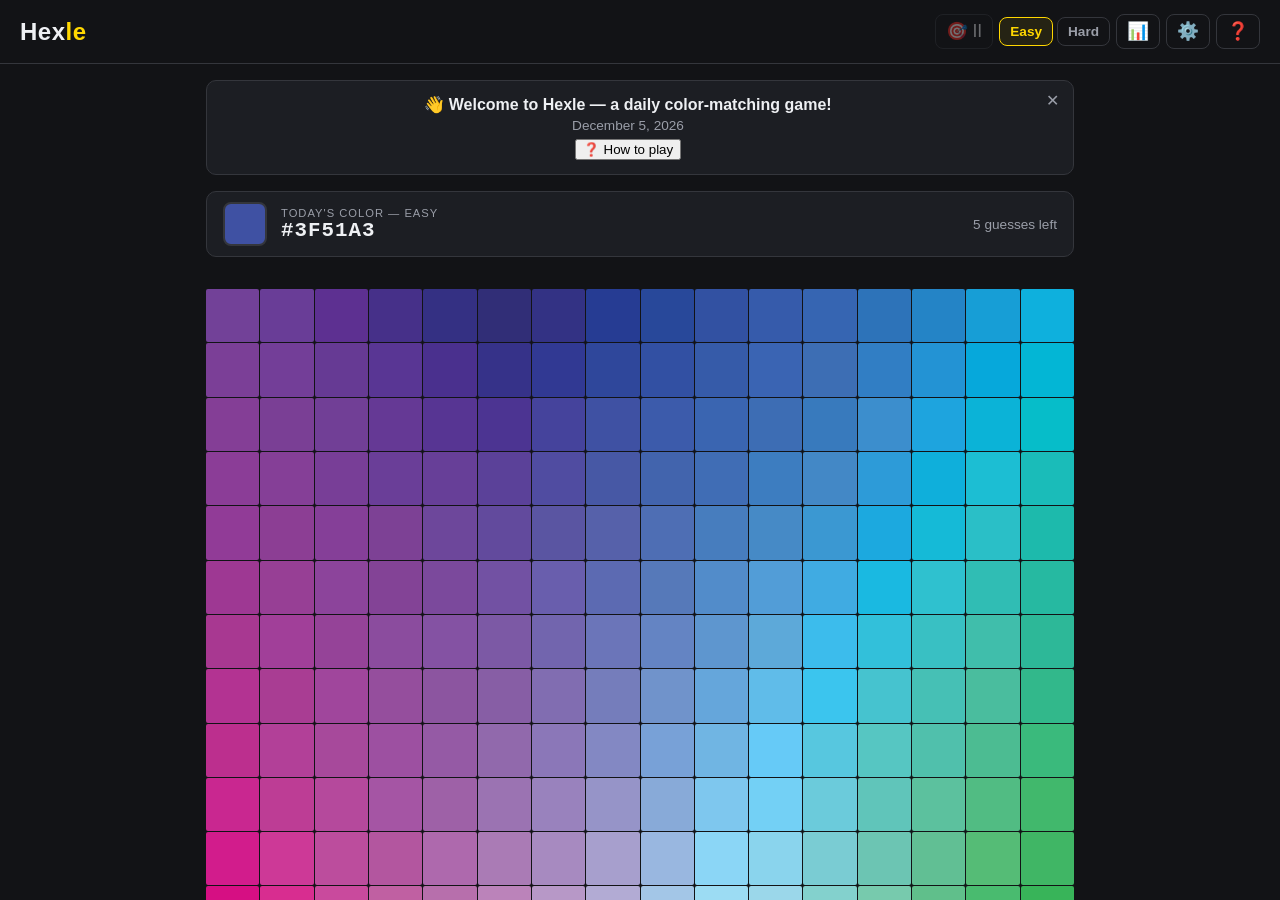
==== index.html @ a35e6f1d "Add welcome banner (new + returning players), new-best-streak glow, tip link scaffold - New-player b" ====
<!DOCTYPE html>
<html lang="en">
<head>
<meta charset="UTF-8">
<meta name="viewport" content="width=device-width, initial-scale=1.0">
<title>Hexle</title>
<link rel="icon" type="image/svg+xml" href="favicon.svg">
<link rel="icon" type="image/png" sizes="32x32" href="favicon-32.png">
<link rel="icon" type="image/png" sizes="16x16" href="favicon-16.png">
<link rel="apple-touch-icon" href="apple-touch-icon.png">
<link rel="stylesheet" href="style.css">
<!-- Cloudflare Web Analytics --><script type='module' src='https://static.cloudflareinsights.com/beacon.min.js' data-cf-beacon='{"token": "f6941b6179d745a7a39e403154f3e8da"}'></script><!-- End Cloudflare Web Analytics -->
</head>
<body>
<div class="app-shell">
<header class="topbar">
  <h1>Hex<span class="accent">le</span></h1>
  <div class="topbar-actions">
    <button id="practice-btn" class="icon-btn" title="Practice puzzles" aria-label="Practice puzzles">🎯 II</button>
    <div id="mode-switcher" class="mode-switcher">
      <button data-mode="easy" class="mode-btn">Easy</button>
      <button data-mode="hard" class="mode-btn">Hard</button>
    </div>
    <button id="stats-btn" class="icon-btn" title="Stats" aria-label="Stats">📊</button>
    <button id="settings-btn" class="icon-btn" title="Settings" aria-label="Settings">⚙️</button>
    <button id="help-btn" class="icon-btn" title="How to play" aria-label="How to play">❓</button>
  </div>
</header>

<main>
  <div class="fixed-top">
    <section id="welcome-banner" class="welcome-banner hidden"></section>
    <section class="prompt-card">
      <div id="prompt-swatch" class="prompt-swatch"></div>
      <div class="prompt-main">
        <div id="prompt-label" class="prompt-label">Today's color</div>
        <div id="prompt-hex" class="prompt-hex">#000000</div>
      </div>
      <div id="target-name-reveal" class="target-name-reveal"></div>
      <div id="attempts-remaining" class="attempts-remaining">5 guesses left</div>
    </section>
    <section id="latest-guess" class="latest-guess"></section>
  </div>

  <div class="grid-scroll-area">
    <section id="history" class="history"></section>
    <div class="grid-pan-wrapper">
      <section id="grid-container" class="grid-container"></section>
    </div>
    <div id="grid-footer" class="grid-footer"></div>
  </div>
</main>
</div>

<div id="modal-backdrop" class="modal-backdrop hidden">
  <div id="modal" class="modal"></div>
</div>

<script src="colors-data.js"></script>
<script src="targets.js"></script>
<script src="app.js"></script>
</body>
</html>
---- style.css ----
:root {
  --bg: #121316;
  --bg-elevated: #1c1e23;
  --border: #34363c;
  --text: #eef0f3;
  --text-dim: #9a9ea8;
  --accent: #ffd700;
  --up: #ff6b6b;
  --down: #4dabf7;
  --ok: #51cf66;
  --danger: #ff6b6b;
  --radius: 10px;
  font-family: -apple-system, BlinkMacSystemFont, "Segoe UI", Roboto, Helvetica, Arial, sans-serif;
}

* { box-sizing: border-box; }

html, body {
  height: 100%;
  overflow: hidden;
}

body {
  margin: 0;
  background: var(--bg);
  color: var(--text);
}

.app-shell {
  display: flex;
  flex-direction: column;
  height: 100vh; /* fallback for browsers without dvh support */
  /* mobile browsers calculate 100vh as if their address bar were always
     hidden, even when it's showing -- combined with overflow:hidden on
     body, that clipped the bottom of the grid behind the real toolbar.
     dvh recalculates live as the toolbar shows/hides, so this always
     matches the actual visible area. */
  height: 100dvh;
}

.topbar {
  display: flex;
  align-items: center;
  justify-content: space-between;
  padding: 14px 20px;
  border-bottom: 1px solid var(--border);
  background: var(--bg);
  flex-shrink: 0;
}

.topbar h1 {
  margin: 0;
  font-size: 1.5rem;
  letter-spacing: 0.5px;
}
.topbar h1 .accent { color: var(--accent); }

.topbar-actions { display: flex; align-items: center; flex-wrap: wrap; gap: 6px; row-gap: 8px; }

.icon-btn {
  background: none;
  border: 1px solid var(--border);
  border-radius: 8px;
  font-size: 1.1rem;
  padding: 6px 10px;
  cursor: pointer;
  color: var(--text);
}
.icon-btn:hover { background: var(--bg-elevated); }
.icon-btn:disabled { opacity: 0.4; cursor: not-allowed; }
.icon-btn:disabled:hover { background: none; }

main {
  max-width: 900px;
  margin: 0 auto;
  width: 100%;
  flex: 1;
  min-height: 0;
  display: flex;
  flex-direction: column;
  overflow: hidden;
}

.fixed-top {
  flex-shrink: 0;
  padding: 16px 16px 0;
}

.grid-scroll-area {
  flex: 1;
  min-height: 0;
  /* vertical only -- history and the grid scroll up/down together as one
     unit, but never sideways. Horizontal panning (for a zoomed-in grid) is
     scoped to .grid-pan-wrapper below instead, so history can't be dragged
     off-screen sideways along with it. */
  overflow-y: auto;
  overflow-x: hidden;
  padding: 16px;
  scrollbar-width: none; /* Firefox */
}
.grid-scroll-area::-webkit-scrollbar { display: none; } /* Chrome/Safari/Edge */

.grid-pan-wrapper {
  overflow-x: auto;
  overflow-y: hidden; /* this wrapper has no fixed height of its own, so
                          nothing vertical ever actually gets clipped here --
                          this just keeps the browser from also treating it
                          as a vertical scroll container */
  scrollbar-width: none;
}
.grid-pan-wrapper::-webkit-scrollbar { display: none; }

/* centers the grid within the scroll area when it's narrower than the
   available width -- e.g. zoomed out below 100%, where #grid-container's
   explicit JS-set width (see setZoom()) would otherwise leave it flush left */
.grid-container {
  margin: 0 auto;
}

/* mode switcher lives in the topbar now, alongside the icon buttons --
   sized to match .icon-btn rather than the standalone full-width treatment
   it used to have as its own row */

.mode-switcher {
  display: flex;
  gap: 4px;
}
.mode-btn {
  background: none;
  border: 1px solid var(--border);
  color: var(--text-dim);
  border-radius: 8px;
  padding: 6px 10px;
  font-size: 0.85rem;
  font-weight: 700;
  cursor: pointer;
}
.mode-btn:hover { background: var(--bg-elevated); }
.mode-btn.active {
  border-color: var(--accent);
  color: var(--accent);
  background: rgba(255, 215, 0, 0.08);
}

.welcome-banner {
  position: relative;
  background: var(--bg-elevated);
  border: 1px solid var(--border);
  border-radius: var(--radius);
  padding: 14px 40px 14px 16px;
  margin-bottom: 16px;
  text-align: center;
}
.welcome-banner.hidden { display: none; }
.banner-dismiss {
  position: absolute;
  top: 6px;
  right: 6px;
  background: none;
  border: none;
  color: var(--text-dim);
  font-size: 1rem;
  line-height: 1;
  padding: 6px 8px;
  cursor: pointer;
}
.banner-dismiss:hover { color: var(--text); }
.banner-title { margin: 0 0 4px; font-weight: 700; }
.banner-sub { margin: 0 0 6px; color: var(--text-dim); font-size: 0.85rem; }
.welcome-banner .thanks-link { display: inline-block; margin-top: 4px; }

/* "on fire" -- current streak equals your all-time best, so the glow is a
   standing state (it'll show every day you're at or above your prior
   record), not a one-off animation tied to the exact moment you hit it --
   that moment gets the bigger confetti pop instead (see launchConfetti). */
@keyframes on-fire-glow {
  0%, 100% { box-shadow: 0 0 8px 1px rgba(255, 140, 66, 0.35); border-color: rgba(255, 140, 66, 0.6); }
  50% { box-shadow: 0 0 22px 4px rgba(255, 140, 66, 0.65); border-color: #ff8c42; }
}
.welcome-banner.on-fire {
  animation: on-fire-glow 2.2s ease-in-out infinite;
}

.grid-footer {
  text-align: center;
  padding: 20px 0 8px;
}
.thanks-link {
  color: var(--accent);
  font-weight: 600;
  text-decoration: none;
  font-size: 0.95rem;
  cursor: pointer;
}
.thanks-link:hover { text-decoration: underline; }

.prompt-card {
  background: var(--bg-elevated);
  border: 1px solid var(--border);
  border-radius: var(--radius);
  padding: 10px 16px;
  margin-bottom: 16px;
  display: flex;
  align-items: center;
  flex-wrap: wrap;
  gap: 6px 14px;
}

/* pinned copy of the most recent guess -- lives in .fixed-top so it's
   always visible without scrolling, gold-tinted to read as "this is the
   one that's always here", distinct from the plain rows scrolling below */
.latest-guess:empty { display: none; }
.latest-guess { margin-bottom: 16px; }
.latest-guess .history-row {
  background: rgba(255, 215, 0, 0.08);
  border-color: var(--accent);
}

.prompt-main {
  display: flex;
  flex-direction: column;
  min-width: 0;
}
.prompt-label {
  color: var(--text-dim);
  font-size: 0.7rem;
  text-transform: uppercase;
  letter-spacing: 1px;
}
.prompt-hex {
  font-family: "SFMono-Regular", Consolas, "Liberation Mono", Menlo, monospace;
  font-size: 1.3rem;
  font-weight: 700;
  letter-spacing: 1px;
}
.target-name-reveal {
  flex: 1;
  text-align: center;
  font-size: 1rem;
  font-weight: 700;
  color: var(--accent);
  margin: 0;
  opacity: 0;
  transform: translateY(8px);
  transition: opacity 1.6s ease, transform 1.6s ease;
}
.target-name-reveal.visible {
  opacity: 1;
  transform: translateY(0);
}
.attempts-remaining {
  margin: 0 0 0 auto;
  color: var(--text-dim);
  font-size: 0.85rem;
  white-space: nowrap;
}

/* not scoped to a wrapper -- the compact hint spans (in .history-hints,
   inside .history-info) carry these classes directly */
.arrow-up { color: var(--up); }
.arrow-down { color: var(--down); }
.arrow-ok { color: var(--ok); }

/* magnitude of the needed nudge -- a channel that's barely off should
   whisper, one that's way off should shout */
.mag-near { opacity: 0.55; font-weight: 600; }
.mag-mid { opacity: 0.85; font-weight: 700; }
.mag-far { opacity: 1; font-weight: 800; text-shadow: 0 0 6px currentColor; }

.squares-away-badge {
  font-family: monospace;
  font-size: 0.8rem;
  font-weight: 700;
  color: var(--accent);
  white-space: nowrap;
}

.squares-away-diagram {
  display: grid;
  grid-template-columns: repeat(5, 32px);
  grid-template-rows: repeat(5, 32px);
  gap: 3px;
  margin: 10px auto;
  width: fit-content;
}
.away-cell {
  display: flex;
  align-items: center;
  justify-content: center;
  background: var(--bg);
  border: 1px solid var(--border);
  border-radius: 4px;
  font-family: monospace;
  font-weight: 700;
  font-size: 0.9rem;
}
.away-cell-1 {
  color: var(--text);
  border-color: rgba(255, 215, 0, 0.6);
}
.away-cell-2 {
  color: var(--text-dim);
  border-color: var(--border);
}
.away-cell-x {
  background: var(--accent);
  color: #1a1a1a;
  font-weight: 800;
  border-color: var(--accent);
}

.history {
  display: flex;
  flex-direction: column;
  gap: 8px;
  margin-bottom: 16px;
}
.history:empty { display: none; }
.history-row {
  display: flex;
  align-items: center;
  gap: 14px;
  background: var(--bg-elevated);
  border: 1px solid var(--border);
  border-radius: 8px;
  padding: 8px 12px;
  font-size: 0.9rem;
}
.history-left {
  display: flex;
  align-items: center;
  gap: 10px;
  flex-shrink: 0;
}
.history-swatch {
  width: 28px;
  height: 28px;
  border-radius: 5px;
  border: 1px solid var(--border);
  flex-shrink: 0;
}
/* max-width caps a long name so it wraps onto its own extra line
   within this column, instead of pushing the hex/closeness/hints
   group off the right edge of the screen entirely */
.history-name { font-weight: 600; min-width: 110px; max-width: 140px; overflow-wrap: break-word; }

/* hex/closeness/away/hints spread evenly across the remaining row width,
   instead of clumping left with one big gap before a right-pinned group */
.history-info {
  display: flex;
  align-items: center;
  flex: 1;
  justify-content: space-between;
  gap: 12px;
  flex-wrap: wrap;
  row-gap: 4px;
  min-width: 0;
}

/* hex-label and hex-value are separate flex children on purpose: when the
   row is too narrow for both, hex-value wraps to its own line while
   "HEX #" stays put -- see prependHistory() */
.history-hex {
  display: flex;
  flex-wrap: wrap;
  column-gap: 4px;
  font-family: monospace;
  color: var(--text-dim);
  min-width: 0;
}
.hex-label { white-space: nowrap; }
.hex-value { white-space: nowrap; color: var(--text); font-weight: 600; }

.no-hints-note {
  color: var(--text-dim);
  font-size: 0.85rem;
  font-style: italic;
  white-space: nowrap;
}

.history-hints { display: flex; gap: 8px; font-family: monospace; font-weight: 700; }

.mini-closeness { display: flex; align-items: center; gap: 6px; }
.mini-closeness-bar-wrap {
  /* fluid, not a single breakpoint jump -- longer (up to 110px) while
     there's room on a wide screen, shrinking continuously as the viewport
     narrows, down to a 40px floor so it never gets unreadably thin */
  width: clamp(40px, 12vw, 110px);
  height: 6px;
  border-radius: 4px;
  background: rgba(255, 255, 255, 0.08);
  overflow: hidden;
}
.mini-closeness-bar {
  height: 100%;
  background: linear-gradient(90deg, var(--down), var(--ok));
}
.mini-closeness-label {
  font-size: 0.78rem;
  color: var(--text-dim);
  font-family: monospace;
  min-width: 32px;
  text-align: right;
}

.prompt-swatch {
  width: 44px;
  height: 44px;
  flex-shrink: 0;
  border-radius: 8px;
  border: 2px solid var(--border);
}

.swatch-grid {
  display: grid;
  /* Matches the reference image's own layout: 16 columns x 30 rows = 480
     cells, and stays fixed at 16 columns at every viewport width -- the
     color order is a flat list arranged assuming that exact wrap width, so
     reflowing to a different column count at a breakpoint (the old 12/8
     behavior) doesn't just resize things, it rewraps the same flat list
     into a completely different, jumbled layout and breaks the gradient
     the palette was pixel-sampled to have. Squares just get smaller via
     `1fr` sizing on narrow viewports instead; the zoom controls below exist
     so that doesn't mean unusably tiny on a phone. */
  grid-template-columns: repeat(16, 1fr);
  gap: 1px;
}

.swatch {
  aspect-ratio: 1 / 1;
  border-radius: 2px;
  border: none;
  cursor: pointer;
  padding: 0;
  min-width: 14px;
}
.swatch:hover {
  transform: scale(1.25);
  z-index: 5;
  position: relative;
  box-shadow: 0 0 0 2px var(--accent);
}
.swatch.used {
  cursor: not-allowed;
  opacity: 0.12;
  filter: grayscale(1);
  transform: none !important;
  box-shadow: none !important;
}

.swatch-grid.disabled .swatch {
  cursor: not-allowed;
  pointer-events: none;
}

.swatch.target-reveal {
  position: relative;
  z-index: 6;
}
.swatch.target-reveal::after {
  content: "";
  position: absolute;
  inset: -7px;
  border-radius: 50%;
  border: 3px solid #fff700;
  box-shadow: 0 0 10px 3px rgba(255, 247, 0, 0.8), 0 0 22px 8px rgba(255, 247, 0, 0.45);
  animation: target-pulse 0.7s ease-in-out infinite;
  pointer-events: none;
}
@keyframes target-pulse {
  0%, 100% {
    border-color: #fff700;
    box-shadow: 0 0 10px 3px rgba(255, 247, 0, 0.8), 0 0 22px 8px rgba(255, 247, 0, 0.45);
    transform: scale(1);
  }
  50% {
    border-color: #ff173d;
    box-shadow: 0 0 12px 4px rgba(255, 23, 61, 0.85), 0 0 26px 10px rgba(255, 23, 61, 0.5);
    transform: scale(1.2);
  }
}

.modal-backdrop {
  position: fixed;
  inset: 0;
  background: rgba(0,0,0,0.6);
  display: flex;
  align-items: center;
  justify-content: center;
  z-index: 100;
  padding: 20px;
}
.modal-backdrop.hidden { display: none; }
.modal {
  background: var(--bg-elevated);
  border: 1px solid var(--border);
  border-radius: var(--radius);
  padding: 24px;
  max-width: 420px;
  width: 100%;
  max-height: 85vh;
  overflow-y: auto;
}
.modal h2 { margin-top: 0; }
.modal .close-row {
  text-align: right;
  margin-top: 16px;
}
.modal button.primary {
  background: var(--accent);
  color: #1a1a1a;
  border: none;
  border-radius: 8px;
  padding: 8px 16px;
  font-weight: 700;
  cursor: pointer;
}
.modal button.primary.danger {
  background: var(--danger);
  color: #1a1a1a;
}

.stats-mode-block + .stats-mode-block {
  margin-top: 20px;
  padding-top: 16px;
  border-top: 1px solid var(--border);
}
.stats-mode-heading {
  margin: 0;
  font-size: 1rem;
  color: var(--accent);
}

.stats-grid {
  display: grid;
  grid-template-columns: repeat(4, 1fr);
  gap: 10px;
  text-align: center;
  margin: 16px 0;
}
.stats-grid .stat-num { font-size: 1.6rem; font-weight: 700; }
.stats-grid .stat-label { font-size: 0.75rem; color: var(--text-dim); }

.dist-row {
  display: flex;
  align-items: center;
  gap: 8px;
  margin-bottom: 6px;
  font-family: monospace;
}
.dist-bar {
  background: var(--border);
  border-radius: 4px;
  height: 18px;
  min-width: 18px;
  display: flex;
  align-items: center;
  justify-content: flex-end;
  padding-right: 6px;
  color: #1a1a1a;
  font-weight: 700;
  font-size: 0.8rem;
}
.dist-bar.win { background: var(--ok); }

.settings-row {
  display: flex;
  align-items: center;
  justify-content: space-between;
  padding: 10px 0;
  border-bottom: 1px solid var(--border);
}
.settings-row:last-child { border-bottom: none; }

.settings-note {
  font-size: 0.8rem;
  color: var(--text-dim);
  margin: -4px 0 8px;
}

.win-banner { color: var(--ok); font-weight: 700; }
.win-superlative {
  font-size: 1.5rem;
  font-weight: 800;
  color: var(--accent);
  text-align: center;
  margin: 0 0 6px;
}
.lose-banner { color: var(--danger); font-weight: 700; }

.mode-cta {
  text-align: center;
  background: rgba(255, 215, 0, 0.08);
  border: 1px solid var(--accent);
  border-radius: var(--radius);
  padding: 12px;
  margin: 12px 0;
}
.mode-cta p { margin: 0 0 8px; font-weight: 600; }
.result-actions { display: flex; gap: 8px; justify-content: center; flex-wrap: wrap; }
.mode-cta-done {
  text-align: center;
  color: var(--text-dim);
  font-size: 0.9rem;
  margin: 12px 0;
}

.confetti-canvas {
  position: fixed;
  inset: 0;
  width: 100vw;
  height: 100vh; /* fallback, see .app-shell's dvh comment above */
  height: 100dvh;
  pointer-events: none;
  z-index: 150;
}

@media (max-width: 480px) {
  .history-name { min-width: 90px; }
  .history-row { flex-wrap: wrap; row-gap: 6px; }
  .history-info { width: 100%; }
}
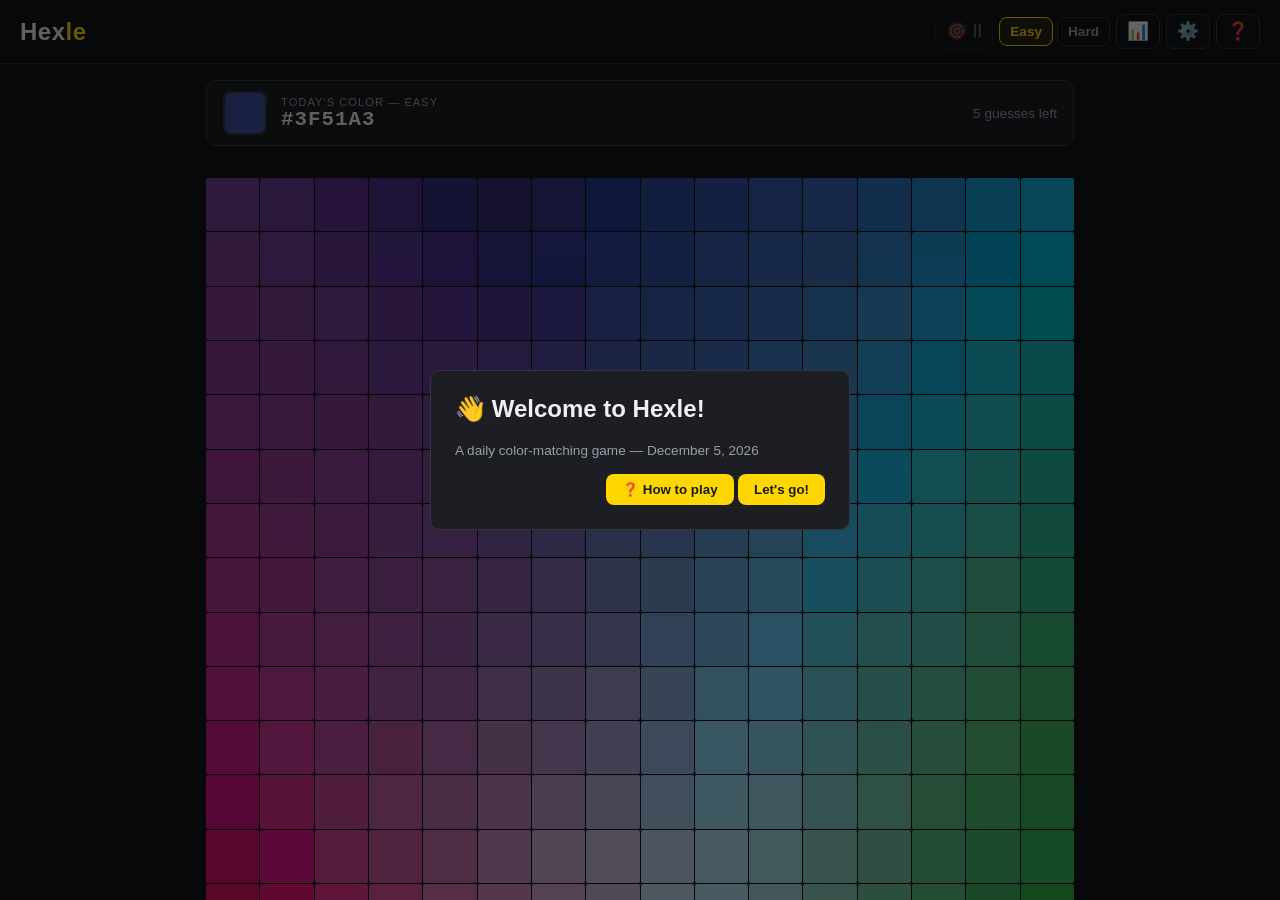
==== commit 0b150450: "Move welcome banner into the shared modal, over the grid Was a dedicated inline card in .fixed-top; " ====
--- a/index.html
+++ b/index.html
@@ -29,7 +29,6 @@
 
 <main>
   <div class="fixed-top">
-    <section id="welcome-banner" class="welcome-banner hidden"></section>
     <section class="prompt-card">
       <div id="prompt-swatch" class="prompt-swatch"></div>
       <div class="prompt-main">
--- a/style.css
+++ b/style.css
@@ -142,42 +142,30 @@
   background: rgba(255, 215, 0, 0.08);
 }
 
-.welcome-banner {
-  position: relative;
-  background: var(--bg-elevated);
-  border: 1px solid var(--border);
-  border-radius: var(--radius);
-  padding: 14px 40px 14px 16px;
-  margin-bottom: 16px;
-  text-align: center;
-}
-.welcome-banner.hidden { display: none; }
-.banner-dismiss {
-  position: absolute;
-  top: 6px;
-  right: 6px;
-  background: none;
-  border: none;
-  color: var(--text-dim);
-  font-size: 1rem;
-  line-height: 1;
-  padding: 6px 8px;
-  cursor: pointer;
-}
-.banner-dismiss:hover { color: var(--text); }
+/* welcome banner content renders inside the shared #modal (see
+   renderWelcomeBanner() in app.js), not a dedicated element -- these are
+   just the bits particular to its content. */
 .banner-title { margin: 0 0 4px; font-weight: 700; }
 .banner-sub { margin: 0 0 6px; color: var(--text-dim); font-size: 0.85rem; }
-.welcome-banner .thanks-link { display: inline-block; margin-top: 4px; }
+.modal .thanks-link { display: inline-block; margin-top: 8px; }
 
 /* "on fire" -- current streak equals your all-time best, so the glow is a
    standing state (it'll show every day you're at or above your prior
    record), not a one-off animation tied to the exact moment you hit it --
-   that moment gets the bigger confetti pop instead (see launchConfetti). */
+   that moment gets the bigger confetti pop instead (see launchConfetti).
+   Scoped to this inner wrapper, not the shared .modal itself, so it can
+   never leak into Settings/Stats/Help when the modal's reused for those. */
+.welcome-fire-wrap {
+  border: 1px solid var(--border);
+  border-radius: var(--radius);
+  padding: 12px;
+  text-align: center;
+}
 @keyframes on-fire-glow {
   0%, 100% { box-shadow: 0 0 8px 1px rgba(255, 140, 66, 0.35); border-color: rgba(255, 140, 66, 0.6); }
   50% { box-shadow: 0 0 22px 4px rgba(255, 140, 66, 0.65); border-color: #ff8c42; }
 }
-.welcome-banner.on-fire {
+.welcome-fire-wrap.on-fire {
   animation: on-fire-glow 2.2s ease-in-out infinite;
 }
 
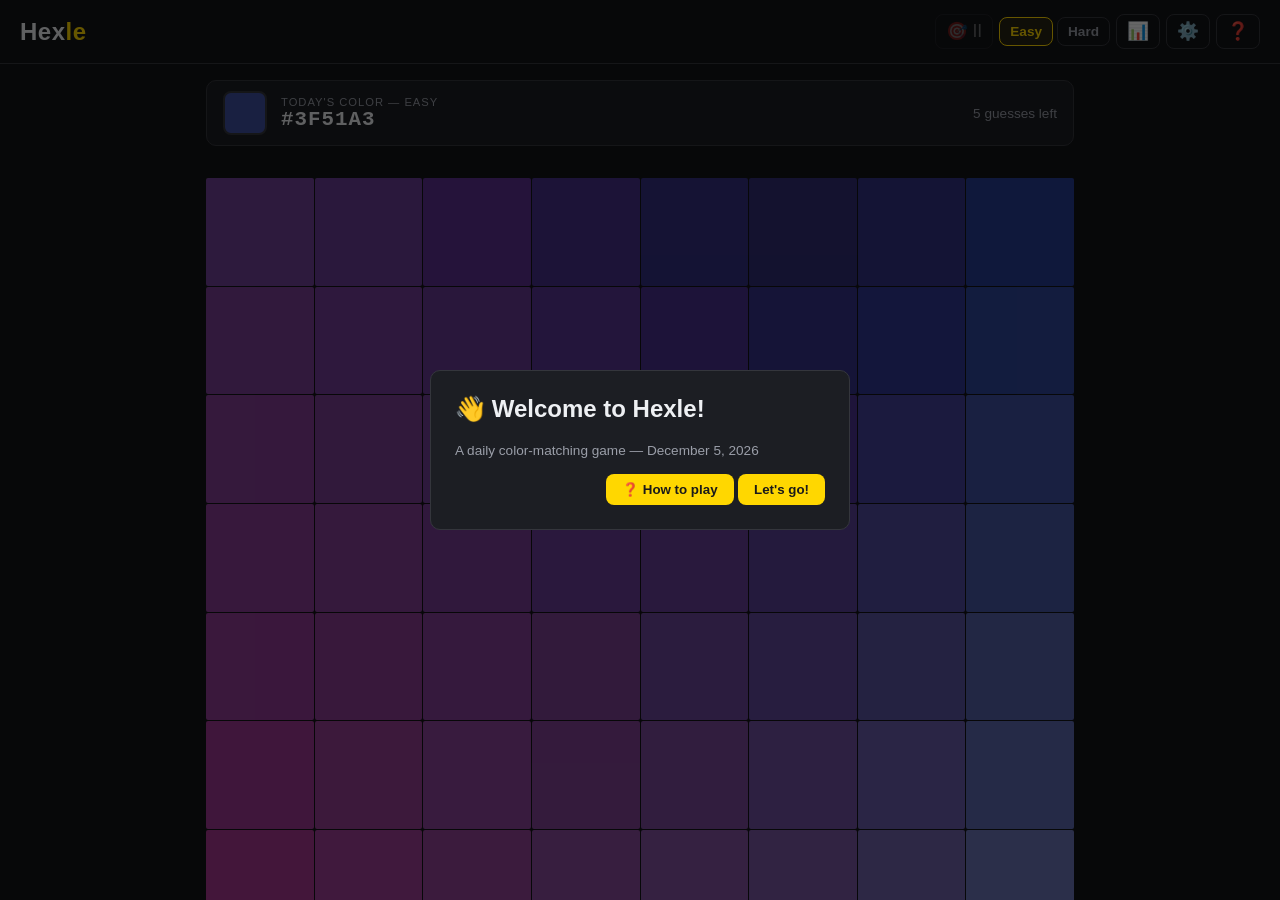
==== commit 5c730434: "Add PWA install support (manifest, icons, service worker) Lets players add Hexle to their home scree" ====
--- a/index.html
+++ b/index.html
@@ -8,6 +8,11 @@
 <link rel="icon" type="image/png" sizes="32x32" href="favicon-32.png">
 <link rel="icon" type="image/png" sizes="16x16" href="favicon-16.png">
 <link rel="apple-touch-icon" href="apple-touch-icon.png">
+<link rel="manifest" href="manifest.webmanifest">
+<meta name="theme-color" content="#121316">
+<meta name="apple-mobile-web-app-capable" content="yes">
+<meta name="apple-mobile-web-app-status-bar-style" content="black-translucent">
+<meta name="apple-mobile-web-app-title" content="Hexle">
 <link rel="stylesheet" href="style.css">
 <!-- Cloudflare Web Analytics --><script type='module' src='https://static.cloudflareinsights.com/beacon.min.js' data-cf-beacon='{"token": "f6941b6179d745a7a39e403154f3e8da"}'></script><!-- End Cloudflare Web Analytics -->
 </head>
@@ -58,5 +63,12 @@
 <script src="colors-data.js"></script>
 <script src="targets.js"></script>
 <script src="app.js"></script>
+<script>
+if ("serviceWorker" in navigator) {
+  window.addEventListener("load", () => {
+    navigator.serviceWorker.register("sw.js").catch(() => {});
+  });
+}
+</script>
 </body>
 </html>
--- a/style.css
+++ b/style.css
@@ -243,17 +243,14 @@
   white-space: nowrap;
 }
 
-/* not scoped to a wrapper -- the compact hint spans (in .history-hints,
-   inside .history-info) carry these classes directly */
-.arrow-up { color: var(--up); }
-.arrow-down { color: var(--down); }
-.arrow-ok { color: var(--ok); }
-
-/* magnitude of the needed nudge -- a channel that's barely off should
-   whisper, one that's way off should shout */
-.mag-near { opacity: 0.55; font-weight: 600; }
-.mag-mid { opacity: 0.85; font-weight: 700; }
-.mag-far { opacity: 1; font-weight: 800; text-shadow: 0 0 6px currentColor; }
+/* compass arrow pointing toward today's color -- replaced the old R/G/B
+   channel breakdown, one glance instead of doing the math yourself */
+.direction-hint {
+  font-size: 1.2rem;
+  font-weight: 700;
+  color: var(--accent);
+  line-height: 1;
+}
 
 .squares-away-badge {
   font-family: monospace;
@@ -365,8 +362,6 @@
   font-style: italic;
   white-space: nowrap;
 }
-
-.history-hints { display: flex; gap: 8px; font-family: monospace; font-weight: 700; }
 
 .mini-closeness { display: flex; align-items: center; gap: 6px; }
 .mini-closeness-bar-wrap {
@@ -401,16 +396,14 @@
 
 .swatch-grid {
   display: grid;
-  /* Matches the reference image's own layout: 16 columns x 30 rows = 480
-     cells, and stays fixed at 16 columns at every viewport width -- the
-     color order is a flat list arranged assuming that exact wrap width, so
-     reflowing to a different column count at a breakpoint (the old 12/8
-     behavior) doesn't just resize things, it rewraps the same flat list
-     into a completely different, jumbled layout and breaks the gradient
-     the palette was pixel-sampled to have. Squares just get smaller via
-     `1fr` sizing on narrow viewports instead; the zoom controls below exist
-     so that doesn't mean unusably tiny on a phone. */
-  grid-template-columns: repeat(16, 1fr);
+  /* The board now only shows the 8x15 quadrant of the full 16x30 palette
+     that contains today's target (see quadrantColors() in app.js) --
+     fixed at 8 columns for the same reason the full board used to stay
+     fixed at 16: the color order is a flat list arranged assuming an
+     exact wrap width, so reflowing at a breakpoint would rewrap it into a
+     jumbled layout instead of just resizing. Squares get smaller via `1fr`
+     sizing on narrow viewports instead. */
+  grid-template-columns: repeat(8, 1fr);
   gap: 1px;
 }
 
@@ -490,6 +483,8 @@
   overflow-y: auto;
 }
 .modal h2 { margin-top: 0; }
+.modal a { color: var(--accent); }
+.thanks-row { text-align: center; margin-top: 12px; }
 .modal .close-row {
   text-align: right;
   margin-top: 16px;
@@ -575,6 +570,12 @@
   margin: 0 0 6px;
 }
 .lose-banner { color: var(--danger); font-weight: 700; }
+.percentile-line {
+  text-align: center;
+  color: var(--text-dim);
+  font-size: 0.9rem;
+  margin: -4px 0 12px;
+}
 
 .mode-cta {
   text-align: center;
